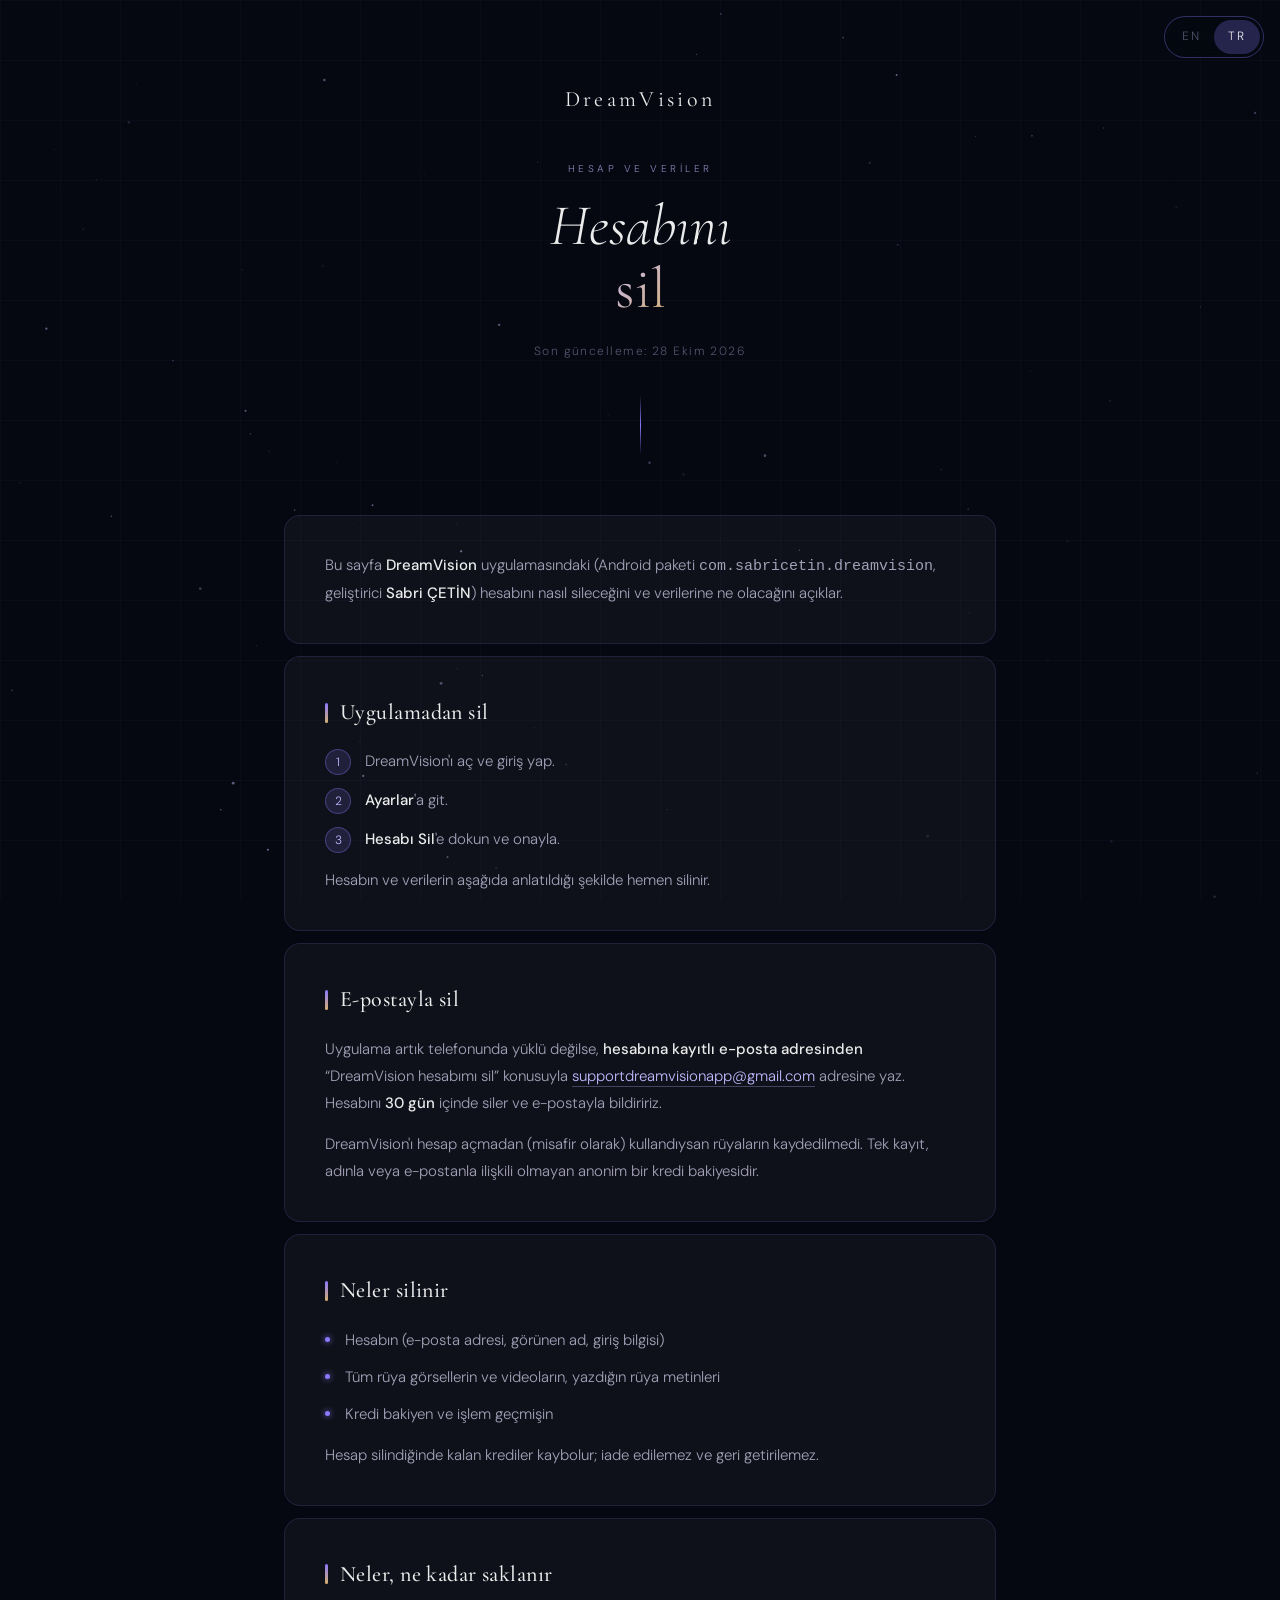
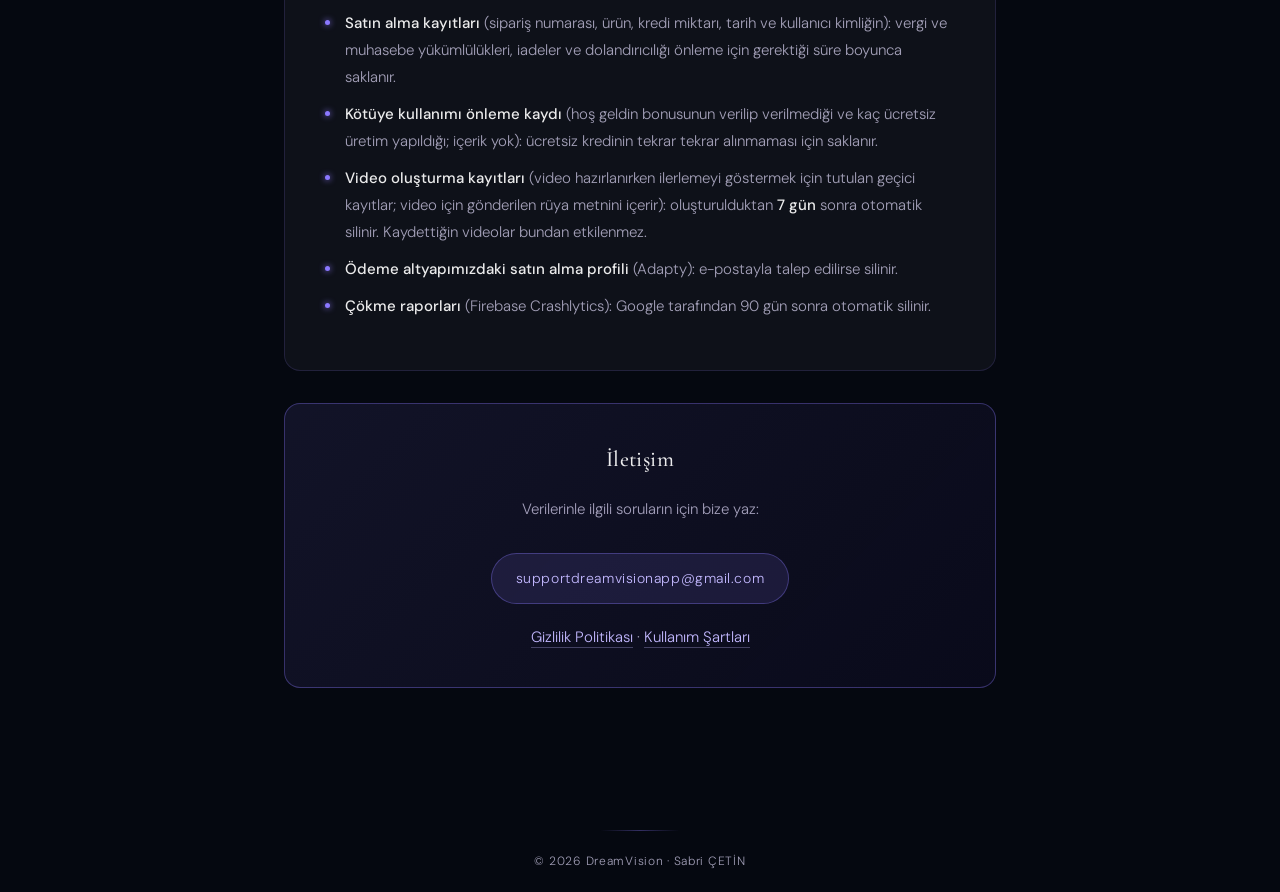
==== delete-account-tr.html @ a1b0e7e5 "Hesap silme: İngilizce ve Türkçe ayrı sayfalar, sağ üstte EN/TR anahtarı delete-account.html (EN) ve" ====
<!DOCTYPE html>
<html lang="tr">
<head>
  <meta charset="utf-8">
  <meta name="viewport" content="width=device-width, initial-scale=1.0">
  <title>Hesabı Sil — DreamVision</title>
  <meta name="description" content="How to delete your DreamVision account and data · DreamVision hesabını ve verilerini silme">
  <link rel="alternate" hreflang="en" href="https://sabricetin.github.io/privacy-policy/delete-account.html">
  <link rel="alternate" hreflang="tr" href="https://sabricetin.github.io/privacy-policy/delete-account-tr.html">
  <link href="https://fonts.googleapis.com/css2?family=Cormorant+Garamond:ital,wght@0,300;0,400;0,500;1,300;1,400&family=DM+Sans:wght@300;400;500&display=swap" rel="stylesheet">
  <style>
    :root {
      --bg-deep:      #050810;
      --surface:      rgba(255,255,255,0.04);
      --border:       rgba(139,120,255,0.15);
      --border-glow:  rgba(139,120,255,0.35);
      --accent:       #8b78ff;
      --accent-soft:  #c3b8ff;
      --gold:         #d4af6e;
      --text-primary: rgba(255,255,255,0.92);
      --text-body:    rgba(220,215,245,0.72);
      --text-muted:   rgba(180,170,220,0.45);
    }
    *, *::before, *::after { box-sizing: border-box; margin: 0; padding: 0; }
    html { scroll-behavior: smooth; }
    body { font-family: 'DM Sans', sans-serif; background: var(--bg-deep); color: var(--text-body); line-height: 1.8; font-size: 15px; font-weight: 300; overflow-x: hidden; }

    #cosmos { position: fixed; inset: 0; pointer-events: none; z-index: 0; overflow: hidden; }
    .nebula { position: absolute; border-radius: 50%; filter: blur(80px); opacity: 0; animation: nebulaFloat 18s ease-in-out infinite; }
    .nebula-1 { width:600px; height:600px; background:radial-gradient(circle,rgba(100,60,220,.25) 0%,transparent 70%); top:-200px; left:-100px; animation-delay:0s; }
    .nebula-2 { width:500px; height:500px; background:radial-gradient(circle,rgba(60,100,200,.2) 0%,transparent 70%); top:40%; right:-150px; animation-delay:-6s; }
    .nebula-3 { width:400px; height:400px; background:radial-gradient(circle,rgba(180,100,220,.15) 0%,transparent 70%); bottom:-100px; left:30%; animation-delay:-12s; }
    @keyframes nebulaFloat { 0%,100%{opacity:.6;transform:scale(1) translateY(0)} 50%{opacity:1;transform:scale(1.1) translateY(-30px)} }
    canvas#stars { position:absolute; inset:0; opacity:.6; }
    .grid-lines { position:fixed; inset:0; pointer-events:none; z-index:0; background-image:linear-gradient(rgba(139,120,255,.04) 1px,transparent 1px),linear-gradient(90deg,rgba(139,120,255,.04) 1px,transparent 1px); background-size:60px 60px; }

    .container { position:relative; z-index:2; max-width:760px; margin:0 auto; padding:0 24px 100px; }

    header { position:relative; z-index:2; text-align:center; padding:80px 0 60px; }
    .logo-mark { display:inline-flex; align-items:center; gap:10px; margin-bottom:40px; }
    .logo-icon { width:38px; height:38px; }
    .logo-icon svg { width:100%; height:100%; filter:drop-shadow(0 0 10px rgba(139,120,255,.8)); }
    .logo-text { font-family:'Cormorant Garamond',serif; font-size:22px; font-weight:400; letter-spacing:.15em; color:var(--text-primary); }
    .header-eyebrow { font-size:10px; letter-spacing:.35em; text-transform:uppercase; color:var(--accent-soft); opacity:.7; margin-bottom:16px; }
    header h1 { font-family:'Cormorant Garamond',serif; font-size:clamp(36px,7vw,58px); font-weight:300; font-style:italic; color:var(--text-primary); line-height:1.1; margin-bottom:20px; }
    header h1 em { font-style:normal; background:linear-gradient(135deg,var(--accent-soft) 0%,var(--gold) 100%); -webkit-background-clip:text; -webkit-text-fill-color:transparent; background-clip:text; }
    .header-date { font-size:12px; letter-spacing:.12em; color:var(--text-muted); }
    .header-line { display:block; width:1px; height:60px; background:linear-gradient(to bottom,transparent,var(--accent),transparent); margin:32px auto 0; }

    .section { margin-bottom:2px; opacity:0; transform:translateY(24px); animation:fadeUp .7s ease forwards; }
    @keyframes fadeUp { to { opacity:1; transform:translateY(0); } }
    .section:nth-child(1){animation-delay:.08s} .section:nth-child(2){animation-delay:.15s}
    .section:nth-child(3){animation-delay:.22s} .section:nth-child(4){animation-delay:.29s}
    .section:nth-child(5){animation-delay:.36s} .section:nth-child(6){animation-delay:.43s}
    .section:nth-child(7){animation-delay:.50s} .section:nth-child(8){animation-delay:.57s}
    .section:nth-child(9){animation-delay:.64s} .section:nth-child(10){animation-delay:.71s}
    .section:nth-child(11){animation-delay:.78s}

    .section-inner { background:var(--surface); border:1px solid var(--border); border-radius:16px; padding:36px 40px; margin-bottom:12px; backdrop-filter:blur(12px); -webkit-backdrop-filter:blur(12px); transition:border-color .4s,box-shadow .4s; }
    .section-inner:hover { border-color:var(--border-glow); box-shadow:0 0 40px rgba(139,120,255,.08),inset 0 0 40px rgba(139,120,255,.03); }

    h2 { font-family:'Cormorant Garamond',serif; font-size:22px; font-weight:500; color:var(--text-primary); letter-spacing:.02em; margin-bottom:16px; display:flex; align-items:center; gap:12px; }
    h2::before { content:''; display:block; width:3px; height:20px; background:linear-gradient(to bottom,var(--accent),var(--gold)); border-radius:2px; flex-shrink:0; }

    p { color:var(--text-body); margin-bottom:14px; }
    p:last-child { margin-bottom:0; }

    ul { list-style:none; padding:0; margin:14px 0; }
    ul li { position:relative; padding-left:20px; margin-bottom:10px; color:var(--text-body); }
    ul li::before { content:''; position:absolute; left:0; top:10px; width:5px; height:5px; border-radius:50%; background:var(--accent); box-shadow:0 0 6px var(--accent); }

    a { color:var(--accent-soft); text-decoration:none; border-bottom:1px solid rgba(195,184,255,.3); transition:color .2s,border-color .2s; }
    a:hover { color:#fff; border-color:rgba(255,255,255,.6); }

    .provider-list { display:flex; flex-direction:column; gap:8px; margin-top:16px; }
    .provider-pill { display:flex; align-items:center; gap:12px; background:rgba(139,120,255,.06); border:1px solid rgba(139,120,255,.18); border-radius:10px; padding:12px 18px; text-decoration:none; border-bottom:1px solid rgba(139,120,255,.18); transition:background .3s,border-color .3s,transform .2s; color:var(--accent-soft); font-size:14px; }
    .provider-pill:hover { background:rgba(139,120,255,.12); border-color:var(--accent); transform:translateX(4px); color:#fff; }
    .provider-pill .pill-dot { width:6px; height:6px; border-radius:50%; background:var(--accent); box-shadow:0 0 8px var(--accent); flex-shrink:0; }
    .provider-pill .pill-arrow { margin-left:auto; opacity:.4; font-size:12px; }

    .contact-card { background:linear-gradient(135deg,rgba(139,120,255,.1),rgba(100,60,220,.05)); border:1px solid var(--border-glow); border-radius:16px; padding:36px 40px; text-align:center; margin-top:32px; }
    .contact-card h2 { justify-content:center; }
    .contact-card h2::before { display:none; }
    .email-badge { display:inline-flex; align-items:center; gap:10px; background:rgba(139,120,255,.12); border:1px solid var(--border-glow); border-radius:50px; padding:12px 24px; margin-top:16px; color:var(--accent-soft); font-size:14px; letter-spacing:.04em; text-decoration:none; border-bottom:1px solid var(--border-glow); transition:all .3s; }
    .email-badge:hover { background:rgba(139,120,255,.22); color:#fff; box-shadow:0 0 24px rgba(139,120,255,.25); transform:translateY(-2px); }

    footer { position:relative; z-index:2; text-align:center; padding:40px 0 20px; font-size:12px; color:var(--text-muted); letter-spacing:.06em; }
    .footer-divider { width:80px; height:1px; background:linear-gradient(to right,transparent,var(--border-glow),transparent); margin:0 auto 20px; }

    .scroll-progress { position:fixed; top:0; left:0; height:2px; background:linear-gradient(to right,var(--accent),var(--gold)); width:0%; z-index:100; transition:width .1s linear; box-shadow:0 0 8px var(--accent); }

    @media(max-width:600px){ .section-inner{padding:24px 20px} header{padding:60px 0 40px} }

    .step-list { counter-reset: step; list-style:none; padding:0; margin:14px 0; }
    .step-list li { counter-increment: step; position:relative; padding-left:40px; margin-bottom:12px; }
    .step-list li::before { content: counter(step); position:absolute; left:0; top:1px; width:26px; height:26px; border-radius:50%; background:rgba(139,120,255,.15); border:1px solid var(--border-glow); color:var(--accent-soft); font-size:12px; display:flex; align-items:center; justify-content:center; }
    .lang-toggle { position:fixed; top:16px; right:16px; z-index:50; display:inline-flex; padding:3px; border:1px solid var(--border-glow); border-radius:50px; background:rgba(5,8,16,.75); backdrop-filter:blur(10px); -webkit-backdrop-filter:blur(10px); }
    .lang-toggle a { border:0; font-size:12px; letter-spacing:.15em; padding:6px 14px; border-radius:50px; color:var(--text-muted); }
    .lang-toggle a.active { background:rgba(139,120,255,.25); color:var(--text-primary); pointer-events:none; }
    .lang-toggle a:not(.active):hover { color:#fff; }
    strong { color:var(--text-primary); font-weight:500; }
  </style>
</head>
<body>

<nav class="lang-toggle" aria-label="Language / Dil">
  <a href="delete-account.html" hreflang="en" class="">EN</a>
  <a href="delete-account-tr.html" hreflang="tr" class="active" aria-current="page">TR</a>
</nav>
<div class="scroll-progress" id="scrollProgress"></div>
<div id="cosmos">
  <canvas id="stars"></canvas>
  <div class="nebula nebula-1"></div>
  <div class="nebula nebula-2"></div>
  <div class="nebula nebula-3"></div>
</div>
<div class="grid-lines"></div>

<header>
  <div class="logo-mark">
    <span class="logo-text">DreamVision</span>
  </div>
  <p class="header-eyebrow">Hesap ve Veriler</p>
  <h1>Hesabını<br><em>sil</em></h1>
  <p class="header-date">Son güncelleme: 28 Ekim 2026</p>
  <span class="header-line"></span>
</header>

<div class="container">

  <div class="section">
    <div class="section-inner">
      <p>Bu sayfa <strong>DreamVision</strong> uygulamasındaki (Android paketi <code>com.sabricetin.dreamvision</code>, geliştirici <strong>Sabri ÇETİN</strong>) hesabını nasıl sileceğini ve verilerine ne olacağını açıklar.</p>
    </div>
  </div>

  <div class="section">
    <div class="section-inner">
      <h2>Uygulamadan sil</h2>
      <ol class="step-list">
        <li>DreamVision'ı aç ve giriş yap.</li>
        <li><strong>Ayarlar</strong>'a git.</li>
        <li><strong>Hesabı Sil</strong>'e dokun ve onayla.</li>
      </ol>
      <p>Hesabın ve verilerin aşağıda anlatıldığı şekilde hemen silinir.</p>
    </div>
  </div>

  <div class="section">
    <div class="section-inner">
      <h2>E-postayla sil</h2>
      <p>Uygulama artık telefonunda yüklü değilse, <strong>hesabına kayıtlı e-posta adresinden</strong> “DreamVision hesabımı sil” konusuyla <a href="mailto:supportdreamvisionapp@gmail.com?subject=DreamVision%20hesab%C4%B1m%C4%B1%20sil">supportdreamvisionapp@gmail.com</a> adresine yaz. Hesabını <strong>30 gün</strong> içinde siler ve e-postayla bildiririz.</p>
      <p>DreamVision'ı hesap açmadan (misafir olarak) kullandıysan rüyaların kaydedilmedi. Tek kayıt, adınla veya e-postanla ilişkili olmayan anonim bir kredi bakiyesidir.</p>
    </div>
  </div>

  <div class="section">
    <div class="section-inner">
      <h2>Neler silinir</h2>
      <ul>
        <li>Hesabın (e-posta adresi, görünen ad, giriş bilgisi)</li>
        <li>Tüm rüya görsellerin ve videoların, yazdığın rüya metinleri</li>
        <li>Kredi bakiyen ve işlem geçmişin</li>
      </ul>
      <p>Hesap silindiğinde kalan krediler kaybolur; iade edilemez ve geri getirilemez.</p>
    </div>
  </div>

  <div class="section">
    <div class="section-inner">
      <h2>Neler, ne kadar saklanır</h2>
      <ul>
        <li><strong>Satın alma kayıtları</strong> (sipariş numarası, ürün, kredi miktarı, tarih ve kullanıcı kimliğin): vergi ve muhasebe yükümlülükleri, iadeler ve dolandırıcılığı önleme için gerektiği süre boyunca saklanır.</li>
        <li><strong>Kötüye kullanımı önleme kaydı</strong> (hoş geldin bonusunun verilip verilmediği ve kaç ücretsiz üretim yapıldığı; içerik yok): ücretsiz kredinin tekrar tekrar alınmaması için saklanır.</li>
        <li><strong>Video oluşturma kayıtları</strong> (video hazırlanırken ilerlemeyi göstermek için tutulan geçici kayıtlar; video için gönderilen rüya metnini içerir): oluşturulduktan <strong>7 gün</strong> sonra otomatik silinir. Kaydettiğin videolar bundan etkilenmez.</li>
        <li><strong>Ödeme altyapımızdaki satın alma profili</strong> (Adapty): e-postayla talep edilirse silinir.</li>
        <li><strong>Çökme raporları</strong> (Firebase Crashlytics): Google tarafından 90 gün sonra otomatik silinir.</li>
      </ul>
    </div>
  </div>

  <div class="section">
    <div class="contact-card">
      <h2>İletişim</h2>
      <p>Verilerinle ilgili soruların için bize yaz:</p>
      <a href="mailto:supportdreamvisionapp@gmail.com" class="email-badge">supportdreamvisionapp@gmail.com</a>
      <p style="margin-top:20px"><a href="privacy-policy.html">Gizlilik Politikası</a> · <a href="terms-conditions.html">Kullanım Şartları</a></p>
    </div>
  </div>

</div>

<footer>
  <div class="footer-divider"></div>
  <p>© 2026 DreamVision · Sabri ÇETİN</p>
</footer>

<script>
  const canvas = document.getElementById('stars');
  const ctx = canvas.getContext('2d');
  function resize(){ canvas.width=window.innerWidth; canvas.height=window.innerHeight; }
  resize(); window.addEventListener('resize', resize);
  const stars = Array.from({length:160},()=>({
    x:Math.random()*window.innerWidth, y:Math.random()*window.innerHeight,
    r:Math.random()*1.2+0.2, a:Math.random(),
    speed:Math.random()*0.005+0.002, phase:Math.random()*Math.PI*2
  }));
  function draw(t){
    ctx.clearRect(0,0,canvas.width,canvas.height);
    stars.forEach(s=>{
      const alpha=s.a*(0.5+0.5*Math.sin(t*s.speed+s.phase));
      ctx.beginPath(); ctx.arc(s.x,s.y,s.r,0,Math.PI*2);
      ctx.fillStyle=`rgba(200,190,255,${alpha})`; ctx.fill();
    });
    requestAnimationFrame(draw);
  }
  draw(0);
  window.addEventListener('scroll',()=>{
    const pct=(window.scrollY/(document.body.scrollHeight-window.innerHeight))*100;
    document.getElementById('scrollProgress').style.width=pct+'%';
  });
</script>
</body>
</html>
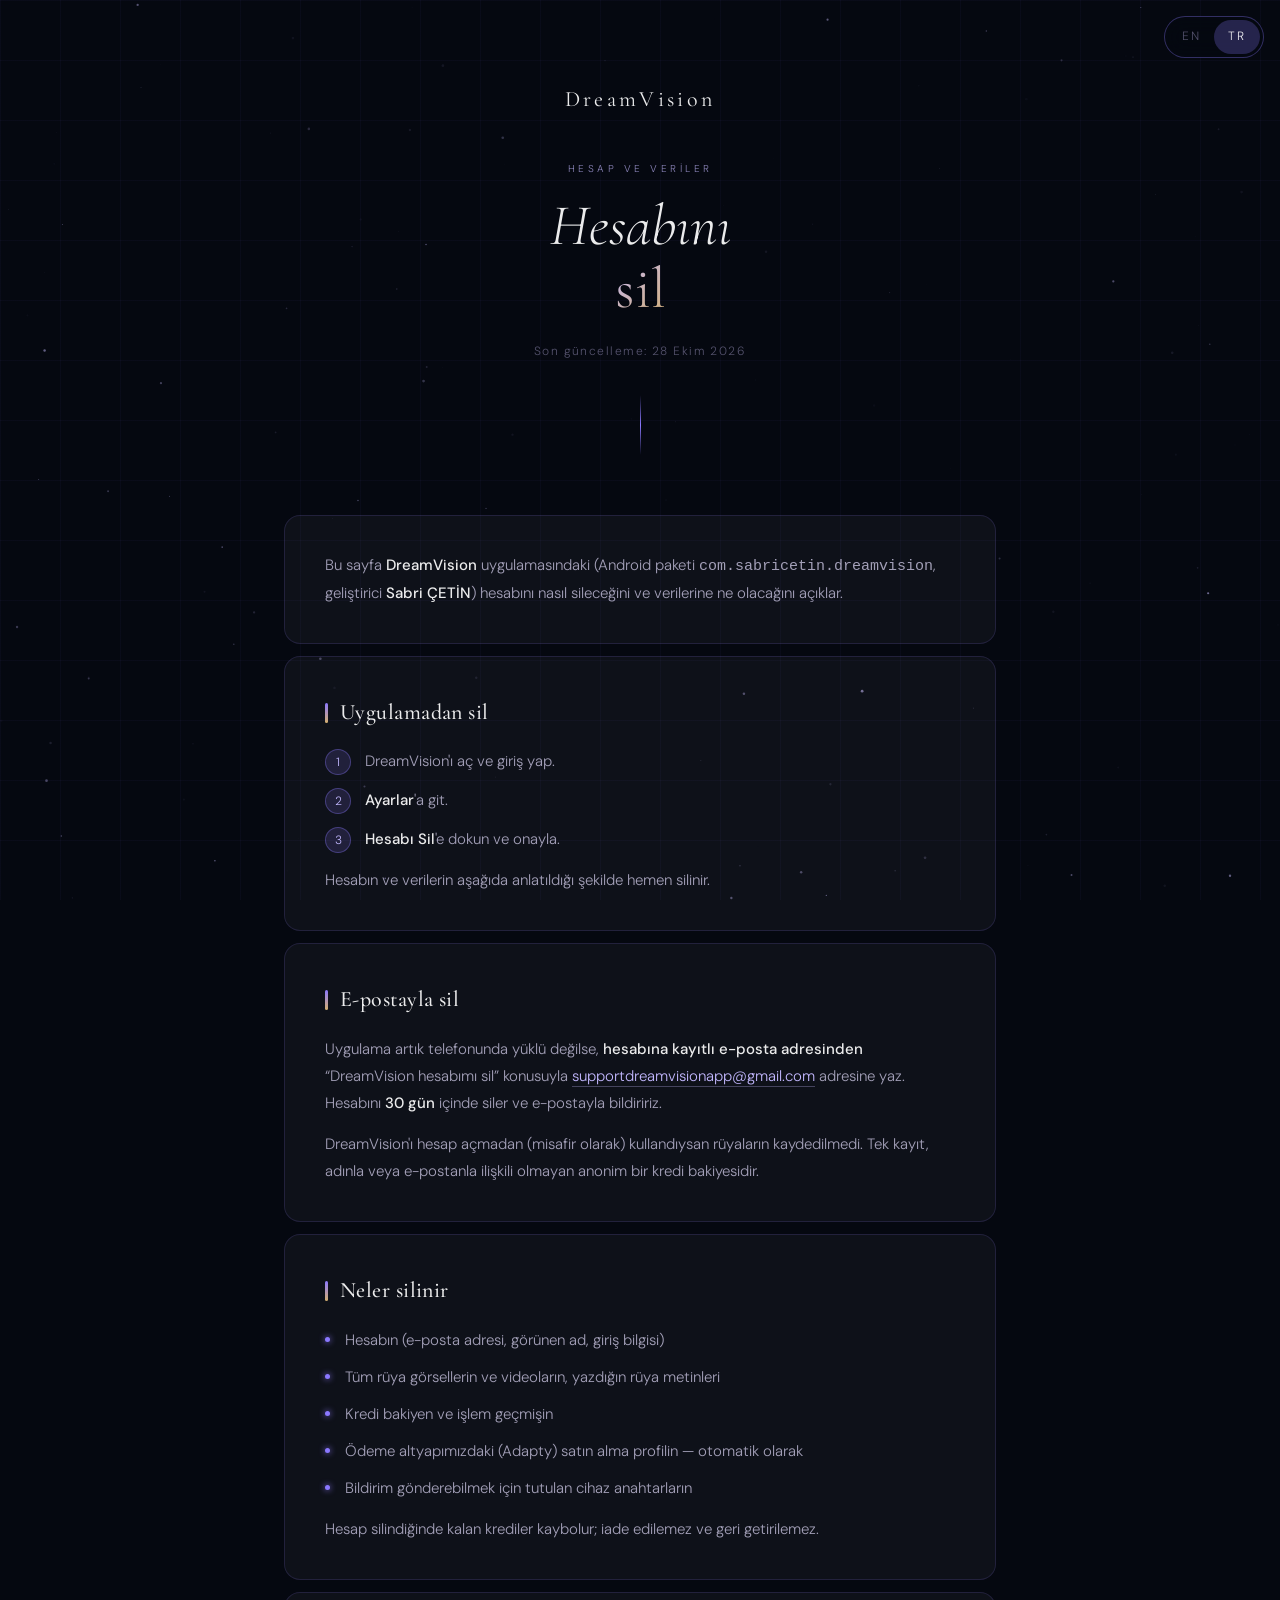
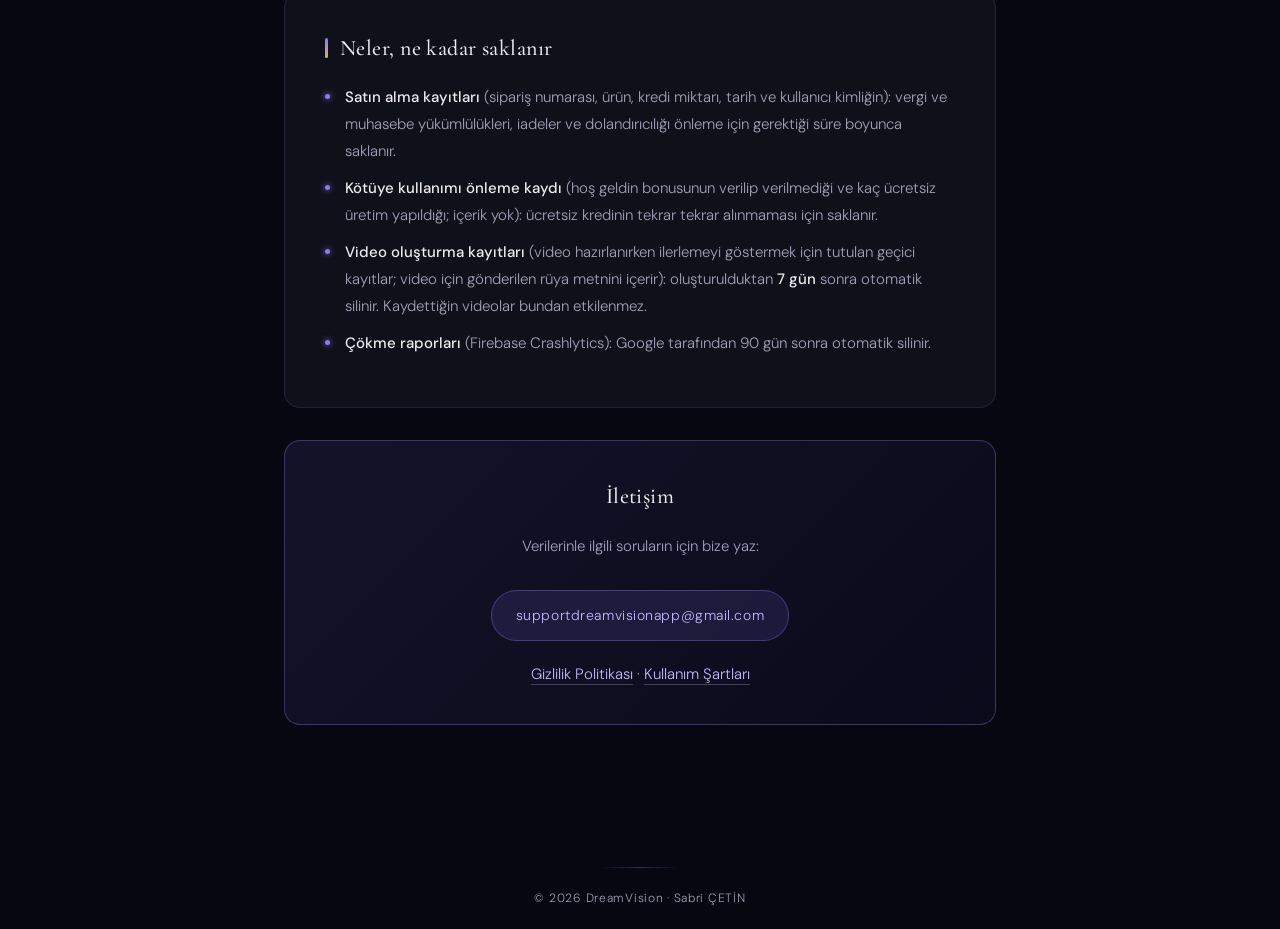
==== commit d9dcdebd: "docs(silme): Adapty satın alma profili artık otomatik silinir Hesap silinince sunucu tetikleyicisi (" ====
--- a/delete-account-tr.html
+++ b/delete-account-tr.html
@@ -161,6 +161,8 @@
         <li>Hesabın (e-posta adresi, görünen ad, giriş bilgisi)</li>
         <li>Tüm rüya görsellerin ve videoların, yazdığın rüya metinleri</li>
         <li>Kredi bakiyen ve işlem geçmişin</li>
+        <li>Ödeme altyapımızdaki (Adapty) satın alma profilin — otomatik olarak</li>
+        <li>Bildirim gönderebilmek için tutulan cihaz anahtarların</li>
       </ul>
       <p>Hesap silindiğinde kalan krediler kaybolur; iade edilemez ve geri getirilemez.</p>
     </div>
@@ -173,7 +175,6 @@
         <li><strong>Satın alma kayıtları</strong> (sipariş numarası, ürün, kredi miktarı, tarih ve kullanıcı kimliğin): vergi ve muhasebe yükümlülükleri, iadeler ve dolandırıcılığı önleme için gerektiği süre boyunca saklanır.</li>
         <li><strong>Kötüye kullanımı önleme kaydı</strong> (hoş geldin bonusunun verilip verilmediği ve kaç ücretsiz üretim yapıldığı; içerik yok): ücretsiz kredinin tekrar tekrar alınmaması için saklanır.</li>
         <li><strong>Video oluşturma kayıtları</strong> (video hazırlanırken ilerlemeyi göstermek için tutulan geçici kayıtlar; video için gönderilen rüya metnini içerir): oluşturulduktan <strong>7 gün</strong> sonra otomatik silinir. Kaydettiğin videolar bundan etkilenmez.</li>
-        <li><strong>Ödeme altyapımızdaki satın alma profili</strong> (Adapty): e-postayla talep edilirse silinir.</li>
         <li><strong>Çökme raporları</strong> (Firebase Crashlytics): Google tarafından 90 gün sonra otomatik silinir.</li>
       </ul>
     </div>
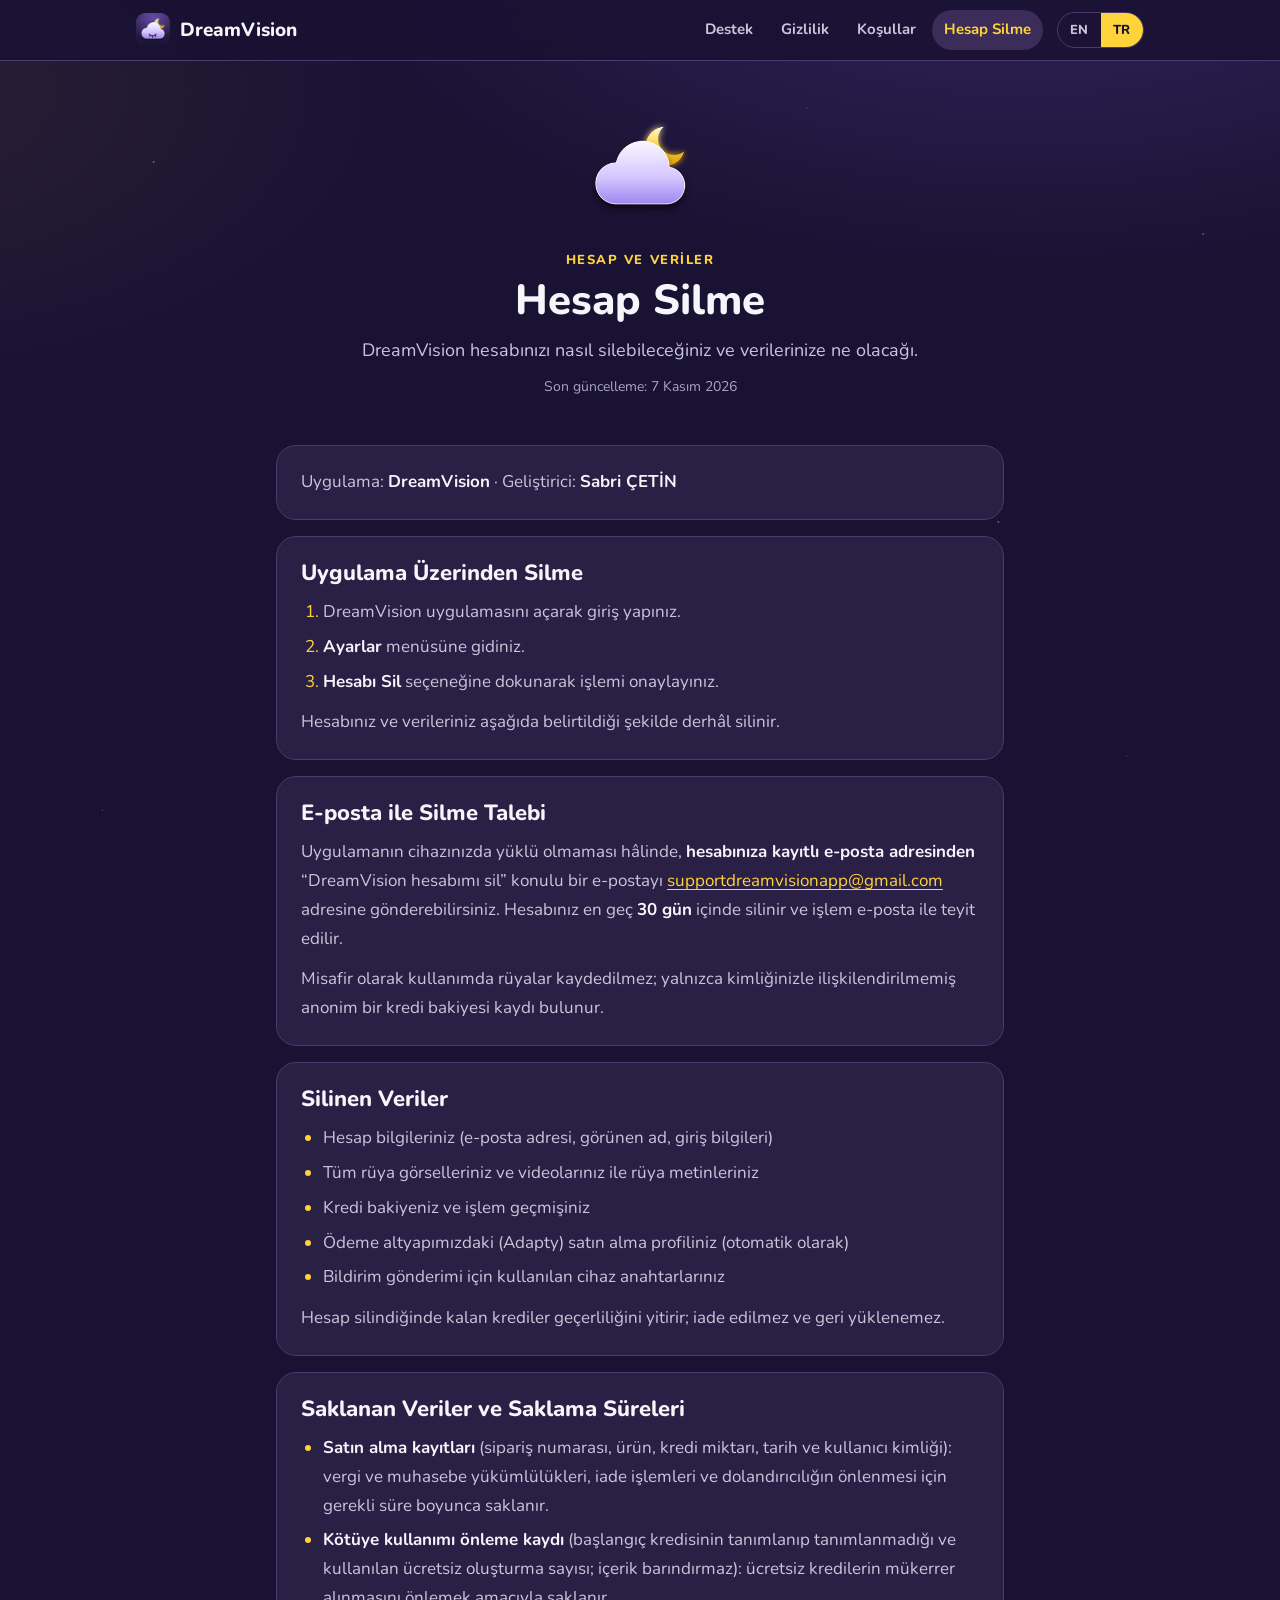
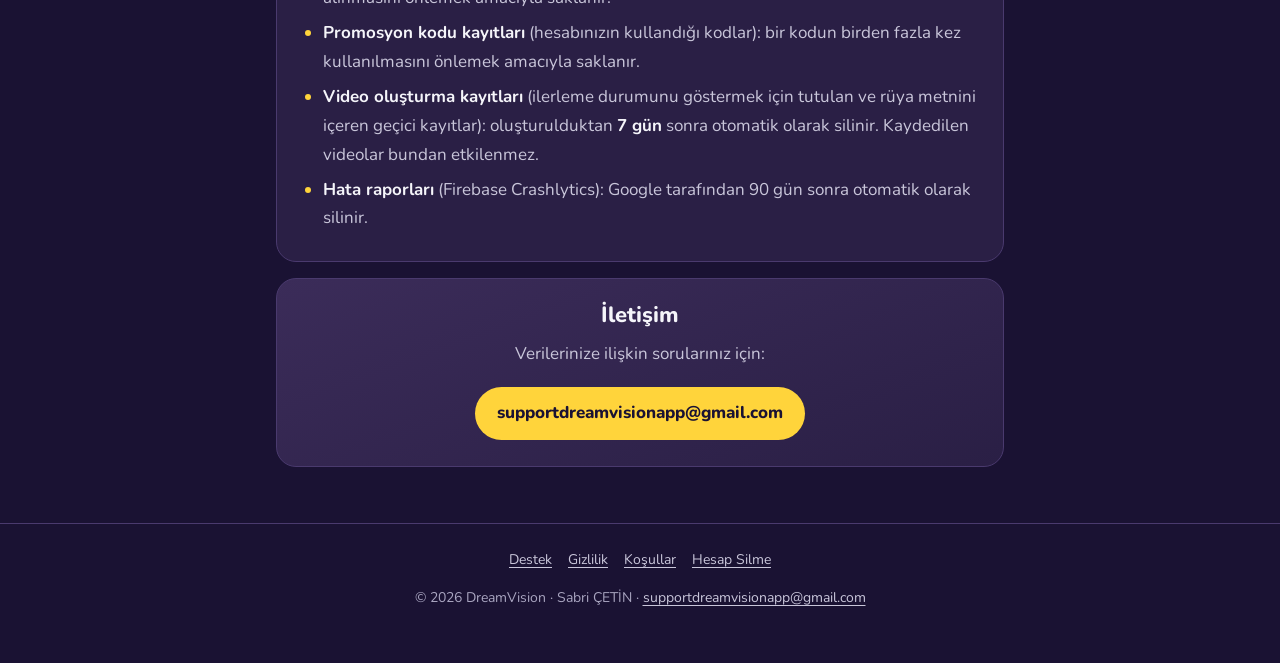
==== commit 146bd627: "feat(site): uygulama temasında yeni tasarım, TR/EN tüm sayfalar, Android içerik - uygulama renkleri " ====
--- a/delete-account-tr.html
+++ b/delete-account-tr.html
@@ -1,225 +1,98 @@
 <!DOCTYPE html>
 <html lang="tr">
 <head>
-  <meta charset="utf-8">
-  <meta name="viewport" content="width=device-width, initial-scale=1.0">
-  <title>Hesabı Sil — DreamVision</title>
-  <meta name="description" content="How to delete your DreamVision account and data · DreamVision hesabını ve verilerini silme">
+  <meta charset="UTF-8">
+  <meta name="viewport" content="width=device-width, initial-scale=1">
+  <title>Hesap Silme — DreamVision</title>
+  <meta name="description" content="DreamVision hesabınızı ve verilerinizi nasıl silebileceğiniz; silinen ve saklanan veriler.">
+  <meta name="theme-color" content="#1A1233">
+  <link rel="canonical" href="https://sabricetin.github.io/privacy-policy/delete-account-tr.html">
   <link rel="alternate" hreflang="en" href="https://sabricetin.github.io/privacy-policy/delete-account.html">
   <link rel="alternate" hreflang="tr" href="https://sabricetin.github.io/privacy-policy/delete-account-tr.html">
-  <link href="https://fonts.googleapis.com/css2?family=Cormorant+Garamond:ital,wght@0,300;0,400;0,500;1,300;1,400&family=DM+Sans:wght@300;400;500&display=swap" rel="stylesheet">
-  <style>
-    :root {
-      --bg-deep:      #050810;
-      --surface:      rgba(255,255,255,0.04);
-      --border:       rgba(139,120,255,0.15);
-      --border-glow:  rgba(139,120,255,0.35);
-      --accent:       #8b78ff;
-      --accent-soft:  #c3b8ff;
-      --gold:         #d4af6e;
-      --text-primary: rgba(255,255,255,0.92);
-      --text-body:    rgba(220,215,245,0.72);
-      --text-muted:   rgba(180,170,220,0.45);
-    }
-    *, *::before, *::after { box-sizing: border-box; margin: 0; padding: 0; }
-    html { scroll-behavior: smooth; }
-    body { font-family: 'DM Sans', sans-serif; background: var(--bg-deep); color: var(--text-body); line-height: 1.8; font-size: 15px; font-weight: 300; overflow-x: hidden; }
-
-    #cosmos { position: fixed; inset: 0; pointer-events: none; z-index: 0; overflow: hidden; }
-    .nebula { position: absolute; border-radius: 50%; filter: blur(80px); opacity: 0; animation: nebulaFloat 18s ease-in-out infinite; }
-    .nebula-1 { width:600px; height:600px; background:radial-gradient(circle,rgba(100,60,220,.25) 0%,transparent 70%); top:-200px; left:-100px; animation-delay:0s; }
-    .nebula-2 { width:500px; height:500px; background:radial-gradient(circle,rgba(60,100,200,.2) 0%,transparent 70%); top:40%; right:-150px; animation-delay:-6s; }
-    .nebula-3 { width:400px; height:400px; background:radial-gradient(circle,rgba(180,100,220,.15) 0%,transparent 70%); bottom:-100px; left:30%; animation-delay:-12s; }
-    @keyframes nebulaFloat { 0%,100%{opacity:.6;transform:scale(1) translateY(0)} 50%{opacity:1;transform:scale(1.1) translateY(-30px)} }
-    canvas#stars { position:absolute; inset:0; opacity:.6; }
-    .grid-lines { position:fixed; inset:0; pointer-events:none; z-index:0; background-image:linear-gradient(rgba(139,120,255,.04) 1px,transparent 1px),linear-gradient(90deg,rgba(139,120,255,.04) 1px,transparent 1px); background-size:60px 60px; }
-
-    .container { position:relative; z-index:2; max-width:760px; margin:0 auto; padding:0 24px 100px; }
-
-    header { position:relative; z-index:2; text-align:center; padding:80px 0 60px; }
-    .logo-mark { display:inline-flex; align-items:center; gap:10px; margin-bottom:40px; }
-    .logo-icon { width:38px; height:38px; }
-    .logo-icon svg { width:100%; height:100%; filter:drop-shadow(0 0 10px rgba(139,120,255,.8)); }
-    .logo-text { font-family:'Cormorant Garamond',serif; font-size:22px; font-weight:400; letter-spacing:.15em; color:var(--text-primary); }
-    .header-eyebrow { font-size:10px; letter-spacing:.35em; text-transform:uppercase; color:var(--accent-soft); opacity:.7; margin-bottom:16px; }
-    header h1 { font-family:'Cormorant Garamond',serif; font-size:clamp(36px,7vw,58px); font-weight:300; font-style:italic; color:var(--text-primary); line-height:1.1; margin-bottom:20px; }
-    header h1 em { font-style:normal; background:linear-gradient(135deg,var(--accent-soft) 0%,var(--gold) 100%); -webkit-background-clip:text; -webkit-text-fill-color:transparent; background-clip:text; }
-    .header-date { font-size:12px; letter-spacing:.12em; color:var(--text-muted); }
-    .header-line { display:block; width:1px; height:60px; background:linear-gradient(to bottom,transparent,var(--accent),transparent); margin:32px auto 0; }
-
-    .section { margin-bottom:2px; opacity:0; transform:translateY(24px); animation:fadeUp .7s ease forwards; }
-    @keyframes fadeUp { to { opacity:1; transform:translateY(0); } }
-    .section:nth-child(1){animation-delay:.08s} .section:nth-child(2){animation-delay:.15s}
-    .section:nth-child(3){animation-delay:.22s} .section:nth-child(4){animation-delay:.29s}
-    .section:nth-child(5){animation-delay:.36s} .section:nth-child(6){animation-delay:.43s}
-    .section:nth-child(7){animation-delay:.50s} .section:nth-child(8){animation-delay:.57s}
-    .section:nth-child(9){animation-delay:.64s} .section:nth-child(10){animation-delay:.71s}
-    .section:nth-child(11){animation-delay:.78s}
-
-    .section-inner { background:var(--surface); border:1px solid var(--border); border-radius:16px; padding:36px 40px; margin-bottom:12px; backdrop-filter:blur(12px); -webkit-backdrop-filter:blur(12px); transition:border-color .4s,box-shadow .4s; }
-    .section-inner:hover { border-color:var(--border-glow); box-shadow:0 0 40px rgba(139,120,255,.08),inset 0 0 40px rgba(139,120,255,.03); }
-
-    h2 { font-family:'Cormorant Garamond',serif; font-size:22px; font-weight:500; color:var(--text-primary); letter-spacing:.02em; margin-bottom:16px; display:flex; align-items:center; gap:12px; }
-    h2::before { content:''; display:block; width:3px; height:20px; background:linear-gradient(to bottom,var(--accent),var(--gold)); border-radius:2px; flex-shrink:0; }
-
-    p { color:var(--text-body); margin-bottom:14px; }
-    p:last-child { margin-bottom:0; }
-
-    ul { list-style:none; padding:0; margin:14px 0; }
-    ul li { position:relative; padding-left:20px; margin-bottom:10px; color:var(--text-body); }
-    ul li::before { content:''; position:absolute; left:0; top:10px; width:5px; height:5px; border-radius:50%; background:var(--accent); box-shadow:0 0 6px var(--accent); }
-
-    a { color:var(--accent-soft); text-decoration:none; border-bottom:1px solid rgba(195,184,255,.3); transition:color .2s,border-color .2s; }
-    a:hover { color:#fff; border-color:rgba(255,255,255,.6); }
-
-    .provider-list { display:flex; flex-direction:column; gap:8px; margin-top:16px; }
-    .provider-pill { display:flex; align-items:center; gap:12px; background:rgba(139,120,255,.06); border:1px solid rgba(139,120,255,.18); border-radius:10px; padding:12px 18px; text-decoration:none; border-bottom:1px solid rgba(139,120,255,.18); transition:background .3s,border-color .3s,transform .2s; color:var(--accent-soft); font-size:14px; }
-    .provider-pill:hover { background:rgba(139,120,255,.12); border-color:var(--accent); transform:translateX(4px); color:#fff; }
-    .provider-pill .pill-dot { width:6px; height:6px; border-radius:50%; background:var(--accent); box-shadow:0 0 8px var(--accent); flex-shrink:0; }
-    .provider-pill .pill-arrow { margin-left:auto; opacity:.4; font-size:12px; }
-
-    .contact-card { background:linear-gradient(135deg,rgba(139,120,255,.1),rgba(100,60,220,.05)); border:1px solid var(--border-glow); border-radius:16px; padding:36px 40px; text-align:center; margin-top:32px; }
-    .contact-card h2 { justify-content:center; }
-    .contact-card h2::before { display:none; }
-    .email-badge { display:inline-flex; align-items:center; gap:10px; background:rgba(139,120,255,.12); border:1px solid var(--border-glow); border-radius:50px; padding:12px 24px; margin-top:16px; color:var(--accent-soft); font-size:14px; letter-spacing:.04em; text-decoration:none; border-bottom:1px solid var(--border-glow); transition:all .3s; }
-    .email-badge:hover { background:rgba(139,120,255,.22); color:#fff; box-shadow:0 0 24px rgba(139,120,255,.25); transform:translateY(-2px); }
-
-    footer { position:relative; z-index:2; text-align:center; padding:40px 0 20px; font-size:12px; color:var(--text-muted); letter-spacing:.06em; }
-    .footer-divider { width:80px; height:1px; background:linear-gradient(to right,transparent,var(--border-glow),transparent); margin:0 auto 20px; }
-
-    .scroll-progress { position:fixed; top:0; left:0; height:2px; background:linear-gradient(to right,var(--accent),var(--gold)); width:0%; z-index:100; transition:width .1s linear; box-shadow:0 0 8px var(--accent); }
-
-    @media(max-width:600px){ .section-inner{padding:24px 20px} header{padding:60px 0 40px} }
-
-    .step-list { counter-reset: step; list-style:none; padding:0; margin:14px 0; }
-    .step-list li { counter-increment: step; position:relative; padding-left:40px; margin-bottom:12px; }
-    .step-list li::before { content: counter(step); position:absolute; left:0; top:1px; width:26px; height:26px; border-radius:50%; background:rgba(139,120,255,.15); border:1px solid var(--border-glow); color:var(--accent-soft); font-size:12px; display:flex; align-items:center; justify-content:center; }
-    .lang-toggle { position:fixed; top:16px; right:16px; z-index:50; display:inline-flex; padding:3px; border:1px solid var(--border-glow); border-radius:50px; background:rgba(5,8,16,.75); backdrop-filter:blur(10px); -webkit-backdrop-filter:blur(10px); }
-    .lang-toggle a { border:0; font-size:12px; letter-spacing:.15em; padding:6px 14px; border-radius:50px; color:var(--text-muted); }
-    .lang-toggle a.active { background:rgba(139,120,255,.25); color:var(--text-primary); pointer-events:none; }
-    .lang-toggle a:not(.active):hover { color:#fff; }
-    strong { color:var(--text-primary); font-weight:500; }
-  </style>
+  <link rel="alternate" hreflang="x-default" href="https://sabricetin.github.io/privacy-policy/delete-account.html">
+  <link rel="icon" href="assets/icon.png">
+  <link rel="preconnect" href="https://fonts.googleapis.com">
+  <link rel="preconnect" href="https://fonts.gstatic.com" crossorigin>
+  <link href="https://fonts.googleapis.com/css2?family=Nunito:wght@400;600;700;800&display=swap" rel="stylesheet">
+  <link rel="stylesheet" href="assets/site.css">
+  <script src="assets/site.js" defer></script>
 </head>
 <body>
+<a class="skip" href="#main">İçeriğe geç</a>
+<header class="topbar">
+  <div class="topbar-inner">
+    <a class="brand" href="index-tr.html"><img src="assets/icon.png" alt="" width="34" height="34">DreamVision</a>
+    <nav class="nav" aria-label="Sayfalar">
+      <a href="index-tr.html">Destek</a>
+      <a href="privacy-policy-tr.html">Gizlilik</a>
+      <a href="terms-conditions-tr.html">Koşullar</a>
+      <a href="delete-account-tr.html" aria-current="page">Hesap Silme</a>
+    </nav>
+    <div class="lang" role="group" aria-label="Dil"><a href="delete-account.html" hreflang="en" lang="en" data-set-lang="en">EN</a><a href="delete-account-tr.html" hreflang="tr" lang="tr" data-set-lang="tr" aria-current="true">TR</a></div>
+  </div>
+</header>
+<main id="main">
+  <div class="hero">
+    <div class="mascot" aria-hidden="true"><img src="assets/moon.png" class="moon" alt=""><img src="assets/cloud.png" alt=""></div>
+    <p class="eyebrow">Hesap ve Veriler</p>
+    <h1>Hesap Silme</h1>
+    <p class="lead">DreamVision hesabınızı nasıl silebileceğiniz ve verilerinize ne olacağı.</p>
+    <p class="updated">Son güncelleme: 7 Kasım 2026</p>
+  </div>
+  <div class="content">
+<section class="card">
+  <p>Uygulama: <strong>DreamVision</strong> · Geliştirici: <strong>Sabri ÇETİN</strong></p>
+</section>
 
-<nav class="lang-toggle" aria-label="Language / Dil">
-  <a href="delete-account.html" hreflang="en" class="">EN</a>
-  <a href="delete-account-tr.html" hreflang="tr" class="active" aria-current="page">TR</a>
-</nav>
-<div class="scroll-progress" id="scrollProgress"></div>
-<div id="cosmos">
-  <canvas id="stars"></canvas>
-  <div class="nebula nebula-1"></div>
-  <div class="nebula nebula-2"></div>
-  <div class="nebula nebula-3"></div>
-</div>
-<div class="grid-lines"></div>
+<section class="card">
+  <h2>Uygulama Üzerinden Silme</h2>
+  <ol>
+    <li>DreamVision uygulamasını açarak giriş yapınız.</li>
+    <li><strong>Ayarlar</strong> menüsüne gidiniz.</li>
+    <li><strong>Hesabı Sil</strong> seçeneğine dokunarak işlemi onaylayınız.</li>
+  </ol>
+  <p>Hesabınız ve verileriniz aşağıda belirtildiği şekilde derhâl silinir.</p>
+</section>
 
-<header>
-  <div class="logo-mark">
-    <span class="logo-text">DreamVision</span>
+<section class="card">
+  <h2>E-posta ile Silme Talebi</h2>
+  <p>Uygulamanın cihazınızda yüklü olmaması hâlinde, <strong>hesabınıza kayıtlı e-posta adresinden</strong> “DreamVision hesabımı sil” konulu bir e-postayı <a href="mailto:supportdreamvisionapp@gmail.com?subject=DreamVision%20hesab%C4%B1m%C4%B1%20sil">supportdreamvisionapp@gmail.com</a> adresine gönderebilirsiniz. Hesabınız en geç <strong>30 gün</strong> içinde silinir ve işlem e-posta ile teyit edilir.</p>
+  <p>Misafir olarak kullanımda rüyalar kaydedilmez; yalnızca kimliğinizle ilişkilendirilmemiş anonim bir kredi bakiyesi kaydı bulunur.</p>
+</section>
+
+<section class="card">
+  <h2>Silinen Veriler</h2>
+  <ul>
+    <li>Hesap bilgileriniz (e-posta adresi, görünen ad, giriş bilgileri)</li>
+    <li>Tüm rüya görselleriniz ve videolarınız ile rüya metinleriniz</li>
+    <li>Kredi bakiyeniz ve işlem geçmişiniz</li>
+    <li>Ödeme altyapımızdaki (Adapty) satın alma profiliniz (otomatik olarak)</li>
+    <li>Bildirim gönderimi için kullanılan cihaz anahtarlarınız</li>
+  </ul>
+  <p>Hesap silindiğinde kalan krediler geçerliliğini yitirir; iade edilmez ve geri yüklenemez.</p>
+</section>
+
+<section class="card">
+  <h2>Saklanan Veriler ve Saklama Süreleri</h2>
+  <ul>
+    <li><strong>Satın alma kayıtları</strong> (sipariş numarası, ürün, kredi miktarı, tarih ve kullanıcı kimliği): vergi ve muhasebe yükümlülükleri, iade işlemleri ve dolandırıcılığın önlenmesi için gerekli süre boyunca saklanır.</li>
+    <li><strong>Kötüye kullanımı önleme kaydı</strong> (başlangıç kredisinin tanımlanıp tanımlanmadığı ve kullanılan ücretsiz oluşturma sayısı; içerik barındırmaz): ücretsiz kredilerin mükerrer alınmasını önlemek amacıyla saklanır.</li>
+    <li><strong>Promosyon kodu kayıtları</strong> (hesabınızın kullandığı kodlar): bir kodun birden fazla kez kullanılmasını önlemek amacıyla saklanır.</li>
+    <li><strong>Video oluşturma kayıtları</strong> (ilerleme durumunu göstermek için tutulan ve rüya metnini içeren geçici kayıtlar): oluşturulduktan <strong>7 gün</strong> sonra otomatik olarak silinir. Kaydedilen videolar bundan etkilenmez.</li>
+    <li><strong>Hata raporları</strong> (Firebase Crashlytics): Google tarafından 90 gün sonra otomatik olarak silinir.</li>
+  </ul>
+</section>
+
+<section class="card contact">
+  <h2>İletişim</h2>
+  <p>Verilerinize ilişkin sorularınız için:</p>
+  <a class="btn" href="mailto:supportdreamvisionapp@gmail.com">supportdreamvisionapp@gmail.com</a>
+</section>
   </div>
-  <p class="header-eyebrow">Hesap ve Veriler</p>
-  <h1>Hesabını<br><em>sil</em></h1>
-  <p class="header-date">Son güncelleme: 28 Ekim 2026</p>
-  <span class="header-line"></span>
-</header>
-
-<div class="container">
-
-  <div class="section">
-    <div class="section-inner">
-      <p>Bu sayfa <strong>DreamVision</strong> uygulamasındaki (Android paketi <code>com.sabricetin.dreamvision</code>, geliştirici <strong>Sabri ÇETİN</strong>) hesabını nasıl sileceğini ve verilerine ne olacağını açıklar.</p>
-    </div>
-  </div>
-
-  <div class="section">
-    <div class="section-inner">
-      <h2>Uygulamadan sil</h2>
-      <ol class="step-list">
-        <li>DreamVision'ı aç ve giriş yap.</li>
-        <li><strong>Ayarlar</strong>'a git.</li>
-        <li><strong>Hesabı Sil</strong>'e dokun ve onayla.</li>
-      </ol>
-      <p>Hesabın ve verilerin aşağıda anlatıldığı şekilde hemen silinir.</p>
-    </div>
-  </div>
-
-  <div class="section">
-    <div class="section-inner">
-      <h2>E-postayla sil</h2>
-      <p>Uygulama artık telefonunda yüklü değilse, <strong>hesabına kayıtlı e-posta adresinden</strong> “DreamVision hesabımı sil” konusuyla <a href="mailto:supportdreamvisionapp@gmail.com?subject=DreamVision%20hesab%C4%B1m%C4%B1%20sil">supportdreamvisionapp@gmail.com</a> adresine yaz. Hesabını <strong>30 gün</strong> içinde siler ve e-postayla bildiririz.</p>
-      <p>DreamVision'ı hesap açmadan (misafir olarak) kullandıysan rüyaların kaydedilmedi. Tek kayıt, adınla veya e-postanla ilişkili olmayan anonim bir kredi bakiyesidir.</p>
-    </div>
-  </div>
-
-  <div class="section">
-    <div class="section-inner">
-      <h2>Neler silinir</h2>
-      <ul>
-        <li>Hesabın (e-posta adresi, görünen ad, giriş bilgisi)</li>
-        <li>Tüm rüya görsellerin ve videoların, yazdığın rüya metinleri</li>
-        <li>Kredi bakiyen ve işlem geçmişin</li>
-        <li>Ödeme altyapımızdaki (Adapty) satın alma profilin — otomatik olarak</li>
-        <li>Bildirim gönderebilmek için tutulan cihaz anahtarların</li>
-      </ul>
-      <p>Hesap silindiğinde kalan krediler kaybolur; iade edilemez ve geri getirilemez.</p>
-    </div>
-  </div>
-
-  <div class="section">
-    <div class="section-inner">
-      <h2>Neler, ne kadar saklanır</h2>
-      <ul>
-        <li><strong>Satın alma kayıtları</strong> (sipariş numarası, ürün, kredi miktarı, tarih ve kullanıcı kimliğin): vergi ve muhasebe yükümlülükleri, iadeler ve dolandırıcılığı önleme için gerektiği süre boyunca saklanır.</li>
-        <li><strong>Kötüye kullanımı önleme kaydı</strong> (hoş geldin bonusunun verilip verilmediği ve kaç ücretsiz üretim yapıldığı; içerik yok): ücretsiz kredinin tekrar tekrar alınmaması için saklanır.</li>
-        <li><strong>Video oluşturma kayıtları</strong> (video hazırlanırken ilerlemeyi göstermek için tutulan geçici kayıtlar; video için gönderilen rüya metnini içerir): oluşturulduktan <strong>7 gün</strong> sonra otomatik silinir. Kaydettiğin videolar bundan etkilenmez.</li>
-        <li><strong>Çökme raporları</strong> (Firebase Crashlytics): Google tarafından 90 gün sonra otomatik silinir.</li>
-      </ul>
-    </div>
-  </div>
-
-  <div class="section">
-    <div class="contact-card">
-      <h2>İletişim</h2>
-      <p>Verilerinle ilgili soruların için bize yaz:</p>
-      <a href="mailto:supportdreamvisionapp@gmail.com" class="email-badge">supportdreamvisionapp@gmail.com</a>
-      <p style="margin-top:20px"><a href="privacy-policy.html">Gizlilik Politikası</a> · <a href="terms-conditions.html">Kullanım Şartları</a></p>
-    </div>
-  </div>
-
-</div>
-
+</main>
 <footer>
-  <div class="footer-divider"></div>
-  <p>© 2026 DreamVision · Sabri ÇETİN</p>
+  <nav aria-label="Site bağlantıları"><a href="index-tr.html">Destek</a> <a href="privacy-policy-tr.html">Gizlilik</a> <a href="terms-conditions-tr.html">Koşullar</a> <a href="delete-account-tr.html">Hesap Silme</a></nav>
+  <p>© 2026 DreamVision · Sabri ÇETİN · <a href="mailto:supportdreamvisionapp@gmail.com">supportdreamvisionapp@gmail.com</a></p>
 </footer>
-
-<script>
-  const canvas = document.getElementById('stars');
-  const ctx = canvas.getContext('2d');
-  function resize(){ canvas.width=window.innerWidth; canvas.height=window.innerHeight; }
-  resize(); window.addEventListener('resize', resize);
-  const stars = Array.from({length:160},()=>({
-    x:Math.random()*window.innerWidth, y:Math.random()*window.innerHeight,
-    r:Math.random()*1.2+0.2, a:Math.random(),
-    speed:Math.random()*0.005+0.002, phase:Math.random()*Math.PI*2
-  }));
-  function draw(t){
-    ctx.clearRect(0,0,canvas.width,canvas.height);
-    stars.forEach(s=>{
-      const alpha=s.a*(0.5+0.5*Math.sin(t*s.speed+s.phase));
-      ctx.beginPath(); ctx.arc(s.x,s.y,s.r,0,Math.PI*2);
-      ctx.fillStyle=`rgba(200,190,255,${alpha})`; ctx.fill();
-    });
-    requestAnimationFrame(draw);
-  }
-  draw(0);
-  window.addEventListener('scroll',()=>{
-    const pct=(window.scrollY/(document.body.scrollHeight-window.innerHeight))*100;
-    document.getElementById('scrollProgress').style.width=pct+'%';
-  });
-</script>
 </body>
-</html>+</html>
--- a/assets/site.css
+++ b/assets/site.css
@@ -0,0 +1,211 @@
+/* DreamVision sitesi — uygulamanın renkleri (lib/core/theme/app_colors.dart).
+   Metin renkleri saydam değil, düz: koyu zeminde WCAG AA kontrastı. */
+:root {
+  --bg: #1A1233;            /* primaryDark */
+  --bg-deep: #120C25;
+  --surface: #2A1F45;
+  --surface-2: #3B2C59;     /* secondary */
+  --border: #4A3A6E;
+  --text: #F5F5FA;          /* textPrimary — zeminde ~15:1 */
+  --text-2: #C9C6DA;        /* gövde — zeminde ~10:1 */
+  --text-3: #A9A5C0;        /* ikincil — zeminde ~7:1 */
+  --gold: #FFD43B;          /* primary */
+  --violet: #A88BFF;        /* accent'in okunur hâli */
+  --radius: 20px;
+  --max: 760px;
+}
+
+* { box-sizing: border-box; }
+html { -webkit-text-size-adjust: 100%; scroll-behavior: smooth; }
+html, body { overflow-x: hidden; }
+a, p, li, td, summary { overflow-wrap: anywhere; }
+@media (prefers-reduced-motion: reduce) { html { scroll-behavior: auto; } }
+
+body {
+  margin: 0;
+  background:
+    radial-gradient(1200px 600px at 80% -10%, rgba(142, 108, 255, 0.22), transparent 60%),
+    radial-gradient(900px 500px at -10% 10%, rgba(255, 212, 59, 0.07), transparent 60%),
+    var(--bg);
+  background-attachment: fixed;
+  color: var(--text-2);
+  font-family: "Nunito", system-ui, -apple-system, "Segoe UI", Roboto, sans-serif;
+  font-size: 17px;
+  line-height: 1.7;
+  -webkit-font-smoothing: antialiased;
+}
+
+/* Sabit yıldızlar (CSS, animasyonsuz — okumayı bölmez) */
+body::before {
+  content: "";
+  position: fixed;
+  inset: 0;
+  pointer-events: none;
+  background-image:
+    radial-gradient(1.5px 1.5px at 12% 18%, rgba(255,255,255,.55), transparent),
+    radial-gradient(1px 1px at 28% 72%, rgba(255,255,255,.45), transparent),
+    radial-gradient(1.5px 1.5px at 46% 34%, rgba(255,212,59,.55), transparent),
+    radial-gradient(1px 1px at 63% 12%, rgba(255,255,255,.4), transparent),
+    radial-gradient(1.5px 1.5px at 78% 58%, rgba(255,255,255,.5), transparent),
+    radial-gradient(1px 1px at 88% 84%, rgba(255,212,59,.45), transparent),
+    radial-gradient(1px 1px at 8% 90%, rgba(255,255,255,.4), transparent),
+    radial-gradient(1.5px 1.5px at 94% 26%, rgba(255,255,255,.45), transparent);
+  opacity: .8;
+  z-index: 0;
+}
+
+a { color: var(--gold); text-underline-offset: 3px; }
+a:hover { color: #FFE27A; }
+a:focus-visible, button:focus-visible, summary:focus-visible {
+  outline: 3px solid var(--gold);
+  outline-offset: 3px;
+  border-radius: 8px;
+}
+strong { color: var(--text); font-weight: 700; }
+code { background: var(--surface-2); color: var(--text); padding: 1px 7px; border-radius: 6px; font-size: .9em; }
+
+.skip {
+  position: absolute; left: -999px; top: 8px;
+  background: var(--gold); color: var(--bg); padding: 8px 14px; border-radius: 10px; font-weight: 800;
+}
+.skip:focus { left: 12px; z-index: 10; }
+
+/* ── Üst menü ── */
+.topbar {
+  position: sticky; top: 0; z-index: 5;
+  background: rgba(26, 18, 51, 0.88);
+  backdrop-filter: blur(10px);
+  -webkit-backdrop-filter: blur(10px);
+  border-bottom: 1px solid var(--border);
+}
+.topbar-inner {
+  max-width: 1040px; margin: 0 auto; padding: 10px 16px;
+  display: flex; align-items: center; gap: 14px; flex-wrap: wrap;
+}
+.brand {
+  display: flex; align-items: center; gap: 10px;
+  color: var(--text); text-decoration: none; font-weight: 800; font-size: 19px;
+}
+.brand img { width: 34px; height: 34px; border-radius: 9px; }
+.nav { display: flex; gap: 4px; flex-wrap: wrap; margin-left: auto; }
+.nav a {
+  color: var(--text-2); text-decoration: none; font-weight: 700; font-size: 15px;
+  padding: 7px 12px; border-radius: 999px;
+}
+.nav a:hover { background: var(--surface); color: var(--text); }
+.nav a[aria-current="page"] { background: var(--surface-2); color: var(--gold); }
+.lang {
+  display: flex; border: 1px solid var(--border); border-radius: 999px; overflow: hidden;
+}
+.lang a {
+  color: var(--text-2); text-decoration: none; font-weight: 800; font-size: 13px;
+  padding: 6px 12px; letter-spacing: .04em;
+}
+.lang a[aria-current="true"] { background: var(--gold); color: var(--bg); }
+
+@media (max-width: 720px) {
+  .nav { order: 3; width: 100%; margin-left: 0; overflow-x: auto; flex-wrap: nowrap; }
+  .nav a { white-space: nowrap; font-size: 14px; }
+  .lang { margin-left: auto; }
+}
+
+/* ── Sayfa başlığı ── */
+main { position: relative; z-index: 1; }
+.hero {
+  max-width: var(--max); margin: 0 auto; padding: 44px 16px 8px; text-align: center;
+}
+.mascot { position: relative; width: 132px; height: 132px; margin: 0 auto 8px; }
+.mascot img { position: absolute; inset: 0; width: 100%; height: 100%; }
+.mascot .moon { animation: float 6s ease-in-out infinite; }
+@keyframes float { 50% { transform: translateY(-4px) rotate(-3deg); } }
+@media (prefers-reduced-motion: reduce) { .mascot .moon { animation: none; } }
+.eyebrow {
+  display: inline-block; color: var(--gold); font-weight: 800; font-size: 13px;
+  letter-spacing: .12em; text-transform: uppercase; margin: 0 0 6px;
+}
+h1 { color: var(--text); font-size: clamp(30px, 6vw, 42px); line-height: 1.15; margin: 0 0 10px; font-weight: 800; }
+.lead { font-size: 18px; color: var(--text-2); margin: 0 auto; max-width: 600px; }
+.updated { color: var(--text-3); font-size: 14px; margin-top: 10px; }
+
+/* ── İçerik ── */
+.content { max-width: var(--max); margin: 0 auto; padding: 24px 16px 40px; }
+.card {
+  background: var(--surface);
+  border: 1px solid var(--border);
+  border-radius: var(--radius);
+  padding: 22px 24px;
+  margin: 0 0 16px;
+}
+.card h2 {
+  color: var(--text); font-size: 22px; line-height: 1.3; margin: 0 0 10px; font-weight: 800;
+}
+.card h3 { color: var(--text); font-size: 18px; margin: 18px 0 6px; font-weight: 800; }
+.card p { margin: 0 0 12px; }
+.card p:last-child, .card ul:last-child, .card ol:last-child { margin-bottom: 0; }
+.card ul, .card ol { margin: 0 0 12px; padding-left: 22px; }
+.card li { margin: 6px 0; }
+.card li::marker { color: var(--gold); }
+.summary { border-color: rgba(255, 212, 59, 0.45); }
+
+.toc { display: flex; flex-wrap: wrap; gap: 8px; margin: 0 0 16px; padding: 0; list-style: none; }
+.toc a {
+  display: inline-block; background: var(--surface); border: 1px solid var(--border);
+  color: var(--text-2); text-decoration: none; font-size: 14px; font-weight: 700;
+  padding: 6px 12px; border-radius: 999px;
+}
+.toc a:hover { color: var(--text); border-color: var(--violet); }
+
+/* Destek: SSS akordeonu */
+details {
+  background: var(--surface); border: 1px solid var(--border);
+  border-radius: 16px; margin: 0 0 10px; padding: 0 20px;
+}
+details[open] { border-color: var(--violet); }
+summary {
+  cursor: pointer; list-style: none; color: var(--text); font-weight: 800; font-size: 17px;
+  padding: 16px 28px 16px 0; position: relative;
+}
+summary::-webkit-details-marker { display: none; }
+summary::after {
+  content: "+"; position: absolute; right: 0; top: 12px; color: var(--gold);
+  font-size: 24px; font-weight: 700;
+}
+details[open] summary::after { content: "–"; }
+details > div { padding: 0 0 16px; }
+details p { margin: 0 0 10px; }
+
+.contact {
+  text-align: center; background: linear-gradient(160deg, var(--surface-2), var(--surface));
+}
+.btn {
+  display: inline-block; max-width: 100%; background: var(--gold); color: var(--bg); text-decoration: none;
+  font-weight: 800; padding: 12px 22px; border-radius: 999px; margin: 6px 0 4px;
+}
+.btn:hover { background: #FFE27A; color: var(--bg); }
+.muted { color: var(--text-3); font-size: 15px; }
+
+.grid { display: grid; grid-template-columns: repeat(auto-fit, minmax(220px, 1fr)); gap: 12px; }
+.tile {
+  display: block; background: var(--surface); border: 1px solid var(--border); border-radius: 16px;
+  padding: 16px 18px; text-decoration: none; color: var(--text-2);
+}
+.tile:hover { border-color: var(--gold); color: var(--text-2); }
+.tile strong { display: block; color: var(--text); margin-bottom: 2px; }
+
+.table { width: 100%; border-collapse: collapse; font-size: 15px; }
+.table th, .table td { text-align: left; padding: 10px 8px; border-top: 1px solid var(--border); vertical-align: top; }
+.table th { color: var(--text); }
+@media (max-width: 560px) {
+  .table thead { display: none; }
+  .table tr { display: block; border-top: 1px solid var(--border); padding: 8px 0; }
+  .table td { display: block; border: 0; padding: 2px 0; }
+  .table td:first-child { color: var(--text); font-weight: 800; }
+}
+
+/* ── Alt bilgi ── */
+footer {
+  position: relative; z-index: 1; border-top: 1px solid var(--border);
+  text-align: center; padding: 24px 16px 40px; color: var(--text-3); font-size: 14px;
+}
+footer nav { display: flex; justify-content: center; gap: 16px; flex-wrap: wrap; margin-bottom: 8px; }
+footer a { color: var(--text-2); }
